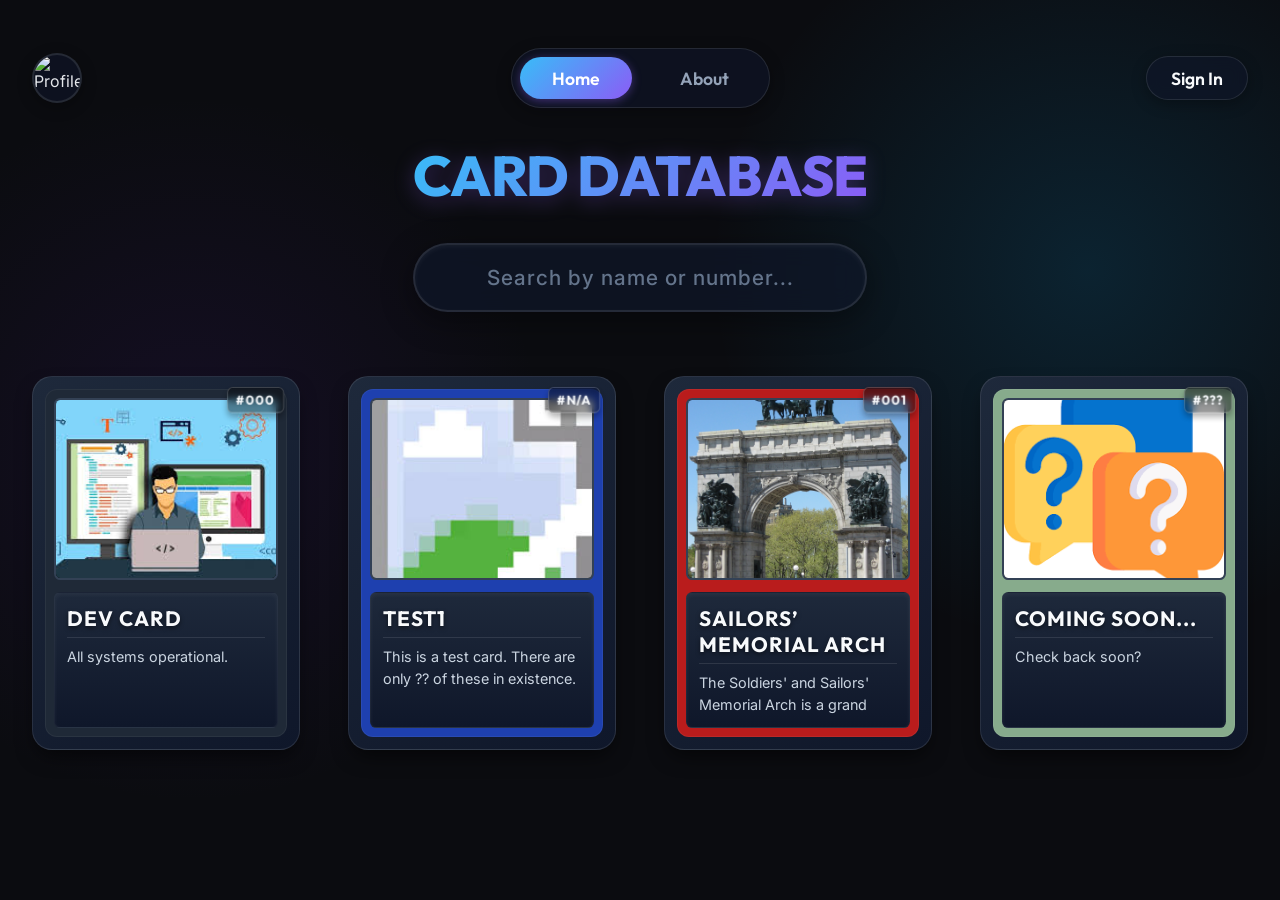
==== index.html @ 1888cdd6 "off" ====
<!DOCTYPE html>
<html lang="en">

<head>
  <meta charset="UTF-8" />
  <meta name="viewport" content="width=device-width, initial-scale=1.0" />
  <title>NYC Landmarks Trading</title>
  <link rel="preconnect" href="https://fonts.googleapis.com">
  <link rel="preconnect" href="https://fonts.gstatic.com" crossorigin>
  <link
    href="https://fonts.googleapis.com/css2?family=Inter:wght@400;500;600&family=Outfit:wght@600;700;800&display=swap"
    rel="stylesheet">
  <link rel="stylesheet" href="styles.css?v=3.6" />
  <link rel="stylesheet" href="about.css" />
</head>

<body>

  <nav class="top-nav">
    <div class="nav-left">
      <img src="https://api.dicebear.com/9.x/shapes/svg?seed=Profile" alt="Profile" class="profile-icon" />
    </div>
    <div class="nav-center">
      <a href="index.html" class="tab active">Home</a>
      <a href="About.html" class="tab">About</a>
      <a href="dashboard.html" class="tab" id="navDashboard" style="display: none;">Dashboard</a>
    </div>
    <div class="nav-right">
      <a href="signin.html" class="nav-signin-btn" id="navSigninBtn">Sign In</a>
    </div>
  </nav>

  <header class="header">
    <h1>Card Database</h1>
    <div class="search-container">
      <input type="text" id="searchInput" placeholder="Search by name or number..." class="search-bar"
        autocomplete="off" />
    </div>
  </header>

  <main class="dashboard-grid" id="dashboardGrid"></main>

  <!-- Card Modal Overlay -->
  <div id="cardModal" class="modal-overlay hidden">
    <div class="modal-container">
      <div class="modal-card" id="modalCard">
        <div class="modal-card-inner" id="modalCardInner">
          <div class="modal-card-front" id="modalCardFront">
          </div>
          <div class="modal-card-back" id="modalCardBack">
          </div>
        </div>
      </div>
    </div>
  </div>

  <script>
    let currentDataString = "";
    let currentCardsList = [];

    function openModal(card) {
      const modalOverlay = document.getElementById("cardModal");
      const modalCardInner = document.getElementById("modalCardInner");
      const modalCardFront = document.getElementById("modalCardFront");
      const modalCardBack = document.getElementById("modalCardBack");

      modalCardInner.classList.remove("is-flipped");

      modalCardFront.innerHTML = `
        <div class="card-number" style="top: 15px; right: 20px; font-size: 1.1rem; padding: 0.4rem 0.8rem;">#${card.cardNumber || '000'}</div>
        <div class="card-content" style="background: ${card.bg_color || '#020617'}; border-radius: 1.5rem; padding: 1rem;">
          <div class="card-img-container" style="height: 65%;">
            <img src="${card.image || 'https://via.placeholder.com/300x400?text=No+Image'}" alt="${card.title}" class="card-img" />
          </div>
          <div class="card-info" style="border-radius: 1rem;">
            <h2 style="font-size: 1.8rem; margin-bottom: 0.5rem; border-color: rgba(255,255,255,0.2);">${card.title}</h2>
          </div>
        </div>
      `;

      modalCardBack.style.background = card.bg_color || '#020617';
      modalCardBack.innerHTML = `
        <div class="back-content">
          <h2>${card.title}</h2>
          <div class="back-details">
            <p><strong>Creator:</strong> ${card.creator || 'Unknown'}</p>
            <p><strong>Location:</strong> ${card.location || 'Unknown'}</p>
            <div class="back-text">${card.text || ''}</div>
          </div>
          <div class="flip-back-hint" style="text-align: center; color: #94a3b8; font-size: 1rem; margin-top: auto; cursor: pointer; padding: 0.5rem; border-radius: 0.5rem; background: rgba(255,255,255,0.05); transition: background 0.3s; margin-bottom: -0.5rem;">Click to flip back &bull; Click outside to close</div>
        </div>
      `;

      modalOverlay.classList.remove("hidden");
      // slight delay to trigger CSS opacity transition
      setTimeout(() => {
        modalOverlay.classList.add("visible");
        // Automatically animate the flip as it opens
        modalCardInner.classList.add("is-flipped");
      }, 50);
    }

    function closeModal() {
      const modalOverlay = document.getElementById("cardModal");
      modalOverlay.classList.remove("visible");
      setTimeout(() => {
        modalOverlay.classList.add("hidden");
      }, 300);
    }

    // Modal Events
    document.addEventListener("DOMContentLoaded", () => {
      document.getElementById("cardModal").addEventListener("click", (e) => {
        // If clicking outside the card completely
        if (!e.target.closest('.modal-card')) {
          closeModal();
          return;
        }

        // If clicking the flip back button specifically
        if (e.target.closest('.flip-back-hint')) {
          document.getElementById("modalCardInner").classList.remove('is-flipped');
          return;
        }

        // If clicking the front face
        if (e.target.closest('.modal-card-front')) {
          document.getElementById("modalCardInner").classList.add('is-flipped');
          return;
        }

        // Anything else inside the modal card (like clicking the back, scrolling, etc) does nothing
      });
    });


    function renderCards(cards) {
      const grid = document.getElementById("dashboardGrid");
      grid.innerHTML = ""; // Clear existing

      cards.forEach((card, index) => {
        const div = document.createElement("div");
        div.className = "card";
        // Staggered pop-in animation
        div.style.animationDelay = `${index * 0.1}s`;

        div.innerHTML = `
          <div class="card-number">#${card.cardNumber || '000'}</div>
          <div class="card-content" style="background: ${card.bg_color || '#020617'};">
            <div class="card-img-container">
              <img src="${card.image || 'https://via.placeholder.com/300x400?text=No+Image'}" alt="${card.title}" class="card-img" />
            </div>
            <div class="card-info">
              <h2>${card.title}</h2>
              <p>${card.text}</p>
            </div>
          </div>
        `;

        // Add 3D mouse move effect and dynamic glare
        div.addEventListener('mousemove', (e) => {
          const rect = div.getBoundingClientRect();
          const x = e.clientX - rect.left;
          const y = e.clientY - rect.top;

          const centerX = rect.width / 2;
          const centerY = rect.height / 2;

          // Calculate rotation
          const rotateX = ((y - centerY) / centerY) * -12; // Max 12 deg tilt
          const rotateY = ((x - centerX) / centerX) * 12;

          // Pointer percentages for glare position
          const px = (x / rect.width) * 100;
          const py = (y / rect.height) * 100;

          div.style.setProperty('--rx', rotateX + 'deg');
          div.style.setProperty('--ry', rotateY + 'deg');
          div.style.setProperty('--mx', px + '%');
          div.style.setProperty('--my', py + '%');
        });

        div.addEventListener('mouseleave', () => {
          // Reset positioning
          div.style.setProperty('--rx', '0deg');
          div.style.setProperty('--ry', '0deg');
          div.style.setProperty('--mx', '50%');
          div.style.setProperty('--my', '50%');
        });

        div.addEventListener('click', () => {
          openModal(card);
        });

        grid.appendChild(div);
      });
    }

    function fetchCards() {
      // Append timestamp parameter to force bypass of browser cache
      fetch("cards.json?t=" + new Date().getTime())
        .then(res => res.json())
        .then(data => {
          const newDataString = JSON.stringify(data);
          // Re-render ONLY if data has changed (prevents flickering)
          if (newDataString !== currentDataString) {
            currentDataString = newDataString;
            currentCardsList = data.cards || [];

            // Respect search filter immediately upon data refresh
            const searchTerm = document.getElementById("searchInput").value.toLowerCase();
            const filteredCards = currentCardsList.filter(card => {
              const nameMatch = card.title && card.title.toLowerCase().includes(searchTerm);
              const numMatch = card.cardNumber && card.cardNumber.toString().toLowerCase().includes(searchTerm);
              return nameMatch || numMatch;
            });

            renderCards(filteredCards);
          }
        })
        .catch(err => console.error("Error fetching cards:", err));
    }

    // Filter cards as the user types
    document.getElementById("searchInput").addEventListener("input", (e) => {
      const searchTerm = e.target.value.toLowerCase();
      const filteredCards = currentCardsList.filter(card => {
        const nameMatch = card.title && card.title.toLowerCase().includes(searchTerm);
        const numMatch = card.cardNumber && card.cardNumber.toString().toLowerCase().includes(searchTerm);
        return nameMatch || numMatch;
      });
      renderCards(filteredCards);
    });

    // Initial fetch
    fetchCards();

    // Poll every 1.5 seconds so when user saves cards.json, it updates fast
    setInterval(fetchCards, 1500);
  </script>

  <script type="module">
    // Import the functions you need from the SDKs you need
    import { initializeApp } from "https://www.gstatic.com/firebasejs/12.10.0/firebase-app.js";
    import { getAnalytics } from "https://www.gstatic.com/firebasejs/12.10.0/firebase-analytics.js";
    import { getAuth, onAuthStateChanged, signOut } from "https://www.gstatic.com/firebasejs/12.10.0/firebase-auth.js";
    import { setupNavAuth } from "./auth-ui.js?v=2";

    // Your web app's Firebase configuration
    const firebaseConfig = {
      apiKey: "AIzaSyDs1JZXpgr-IZdjI8Uoc0AREm_ur3eqnOM",
      authDomain: "nyccardbase.firebaseapp.com",
      projectId: "nyccardbase",
      storageBucket: "nyccardbase.firebasestorage.app",
      messagingSenderId: "964924272872",
      appId: "1:964924272872:web:069f2e91bcc4c2d5d1195d",
      measurementId: "G-5HS5LKVG1V"
    };

    // Initialize Firebase
    const app = initializeApp(firebaseConfig);
    const analytics = getAnalytics(app);
    const auth = getAuth(app);

    onAuthStateChanged(auth, (user) => {
      setupNavAuth(auth, user, signOut, false);
    });
  </script>

</body>

</html>
---- styles.css ----
* {
  box-sizing: border-box;
  margin: 0;
  padding: 0;
}

body {
  font-family: 'Inter', system-ui, -apple-system, sans-serif;
  background-color: #0b0c10;
  background-image:
    radial-gradient(circle at 15% 50%, rgba(76, 29, 149, 0.15), transparent 30%),
    radial-gradient(circle at 85% 30%, rgba(14, 165, 233, 0.15), transparent 30%);
  background-attachment: fixed;
  color: #e5e7eb;
  min-height: 100vh;
  display: flex;
  flex-direction: column;
  align-items: center;
  padding: 3rem 2rem;
  overflow-x: hidden;
}

/* Navigation Tabs */
.top-nav {
  width: 100%;
  max-width: 1400px;
  display: flex;
  margin-bottom: 2rem;
  animation: fadeInDown 0.8s ease-out;
  position: relative;
  justify-content: center;
  align-items: center;
}

.nav-center {
  display: flex;
  justify-content: center;
  gap: 1rem;
  background: rgba(15, 23, 42, 0.6);
  padding: 0.5rem;
  border-radius: 2rem;
  border: 1px solid rgba(255, 255, 255, 0.1);
  backdrop-filter: blur(8px);
  -webkit-backdrop-filter: blur(8px);
  box-shadow: 0 4px 15px rgba(0, 0, 0, 0.3);
}

.nav-left {
  position: absolute;
  left: 0;
  display: flex;
  align-items: center;
}

.nav-left .profile-icon {
  width: 50px;
  height: 50px;
  border-radius: 50%;
  object-fit: cover;
  background: rgba(15, 23, 42, 0.6);
  border: 2px solid rgba(255, 255, 255, 0.1);
  box-shadow: 0 4px 15px rgba(0, 0, 0, 0.3);
  cursor: pointer;
  transition: transform 0.3s ease, border-color 0.3s ease;
}

.nav-left .profile-icon:hover {
  transform: scale(1.1);
  border-color: #38bdf8;
}

.nav-center .tab {
  text-decoration: none;
  color: #94a3b8;
  font-family: 'Outfit', sans-serif;
  font-weight: 600;
  font-size: 1.1rem;
  padding: 0.6rem 2rem;
  border-radius: 1.5rem;
  transition: all 0.3s ease;
}

.nav-center .tab:hover {
  color: #f8fafc;
  background: rgba(255, 255, 255, 0.05);
}

.nav-center .tab.active {
  color: #fff;
  background: linear-gradient(135deg, #38bdf8, #8b5cf6);
  box-shadow: 0 2px 10px rgba(139, 92, 246, 0.4);
}

.nav-right {
  position: absolute;
  right: 0;
  display: flex;
  align-items: center;
}

.nav-right .nav-signin-btn {
  text-decoration: none;
  color: #f8fafc;
  font-family: 'Outfit', sans-serif;
  font-weight: 600;
  font-size: 1.1rem;
  padding: 0.6rem 1.5rem;
  border-radius: 1.5rem;
  background: rgba(15, 23, 42, 0.6);
  border: 1px solid rgba(255, 255, 255, 0.1);
  backdrop-filter: blur(8px);
  -webkit-backdrop-filter: blur(8px);
  transition: all 0.3s ease;
  box-shadow: 0 4px 15px rgba(0, 0, 0, 0.3);
  display: inline-block;
}

.nav-right .nav-signin-btn:hover {
  color: #38bdf8;
  border-color: rgba(56, 189, 248, 0.5);
  background: rgba(30, 41, 59, 0.8);
  transform: translateY(-2px);
  box-shadow: 0 8px 20px rgba(56, 189, 248, 0.2);
}

.nav-right .nav-signin-btn.active {
  color: #38bdf8;
  border-color: #38bdf8;
}

.nav-right .nav-signin-btn.signout {
  color: #ef4444;
  border-color: rgba(239, 68, 68, 0.5);
}

.nav-right .nav-signin-btn.signout:hover {
  color: #f8fafc;
  background: #ef4444;
  border-color: #ef4444;
  box-shadow: 0 8px 20px rgba(239, 68, 68, 0.4);
}

.header {
  text-align: center;
  margin-bottom: 4rem;
  animation: fadeInDown 0.8s ease-out;
}

.header h1 {
  font-family: 'Outfit', sans-serif;
  font-size: 3.5rem;
  font-weight: 800;
  background: linear-gradient(135deg, #38bdf8, #8b5cf6);
  -webkit-background-clip: text;
  background-clip: text;
  -webkit-text-fill-color: transparent;
  letter-spacing: -1px;
  margin-bottom: 0.5rem;
  text-transform: uppercase;
  filter: drop-shadow(0 4px 10px rgba(139, 92, 246, 0.3));
}

.header p {
  color: #94a3b8;
  font-size: 1.2rem;
  letter-spacing: 0.5px;
}

.search-container {
  margin-top: 2rem;
  width: 100%;
  max-width: 600px;
  margin-inline: auto;
  position: relative;
}

.search-bar {
  width: 100%;
  padding: 1.25rem 2.5rem;
  border-radius: 3rem;
  background: rgba(15, 23, 42, 0.7);
  border: 2px solid rgba(255, 255, 255, 0.1);
  color: #f8fafc;
  font-family: 'Inter', sans-serif;
  font-size: 1.3rem;
  outline: none;
  backdrop-filter: blur(12px);
  -webkit-backdrop-filter: blur(12px);
  transition: all 0.4s cubic-bezier(0.175, 0.885, 0.32, 1.275);
  box-shadow: 0 8px 32px rgba(0, 0, 0, 0.4), inset 0 2px 5px rgba(255, 255, 255, 0.05);
  text-align: center;
}

.search-bar:hover {
  border-color: rgba(139, 92, 246, 0.4);
  box-shadow: 0 10px 40px rgba(0, 0, 0, 0.5), 0 0 20px rgba(139, 92, 246, 0.2);
  transform: translateY(-2px);
}

.search-bar:focus {
  background: rgba(30, 41, 59, 0.9);
  border-color: #38bdf8;
  box-shadow: 0 10px 40px rgba(0, 0, 0, 0.6), 0 0 30px rgba(56, 189, 248, 0.4), inset 0 2px 10px rgba(56, 189, 248, 0.1);
  transform: translateY(-2px) scale(1.02);
}

.search-bar::placeholder {
  color: #64748b;
  font-weight: 500;
  letter-spacing: 1px;
}

.dashboard-grid {
  display: grid;
  grid-template-columns: repeat(auto-fill, minmax(260px, 1fr));
  gap: 3rem;
  width: 100%;
  max-width: 1300px;
}

/* Base Card - standard trading card ~2.5 : 3.5 aspect ratio */
.card {
  --rx: 0deg;
  --ry: 0deg;
  --mx: 50%;
  --my: 50%;

  position: relative;
  background: linear-gradient(145deg, #1e293b, #0f172a);
  border-radius: 1.25rem;
  padding: 0.75rem;
  aspect-ratio: 63 / 88;
  /* Standard TCG aspect ratio */
  display: flex;
  flex-direction: column;

  transform: perspective(1000px) rotateX(var(--rx)) rotateY(var(--ry)) scale(1);
  transition: transform 0.1s ease-out, box-shadow 0.3s ease;
  transform-style: preserve-3d;
  cursor: pointer;

  border: 1px solid rgba(255, 255, 255, 0.1);
  box-shadow: 0 10px 20px -5px rgba(0, 0, 0, 0.6);

  animation: popIn 0.6s cubic-bezier(0.175, 0.885, 0.32, 1.275) both;
}

.card:hover {
  transform: perspective(1000px) scale(1.08) rotateX(var(--rx)) rotateY(var(--ry));
  box-shadow:
    -10px 20px 30px rgba(0, 0, 0, 0.6),
    0 0 25px rgba(56, 189, 248, 0.3);
  border-color: rgba(56, 189, 248, 0.5);
  z-index: 10;
}

/* Dynamic Glare effect inside the card */
.card::before {
  content: "";
  position: absolute;
  top: 0;
  left: 0;
  right: 0;
  bottom: 0;
  background: radial-gradient(circle at var(--mx) var(--my),
      rgba(255, 255, 255, 0.3) 0%,
      rgba(255, 255, 255, 0.05) 30%,
      transparent 60%);
  opacity: 0;
  transition: opacity 0.3s ease;
  pointer-events: none;
  z-index: 5;
  border-radius: inherit;
  mix-blend-mode: color-dodge;
}

.card:hover::before {
  opacity: 1;
}

/* Card Content / Frame */
.card-content {
  position: relative;
  height: 100%;
  display: flex;
  flex-direction: column;
  z-index: 1;
  background: #020617;
  border-radius: 0.75rem;
  padding: 0.5rem;
  border: 1px solid rgba(255, 255, 255, 0.05);
}

.card-img-container {
  width: 100%;
  height: 55%;
  background: #000;
  border-radius: 0.4rem;
  overflow: hidden;
  margin-bottom: 0.75rem;
  border: 2px solid #334155;
  box-shadow: inset 0 0 15px rgba(0, 0, 0, 0.9);
  position: relative;
}

.card-img {
  width: 100%;
  height: 100%;
  object-fit: cover;
  /* Cover makes it look like a full art box */
  background: #111827;
  transition: transform 0.5s cubic-bezier(0.25, 0.46, 0.45, 0.94);
}

.card:hover .card-img {
  transform: scale(1.08);
}

.card-info {
  flex: 1;
  display: flex;
  flex-direction: column;
  padding: 0.75rem;
  background: linear-gradient(180deg, #1e293b 0%, #0f172a 100%);
  border-radius: 0.4rem;
  border: 1px solid rgba(255, 255, 255, 0.05);
  box-shadow: inset 0 2px 4px rgba(255, 255, 255, 0.05);
  overflow: hidden;
}

.card h2 {
  font-family: 'Outfit', sans-serif;
  font-size: 1.3rem;
  font-weight: 700;
  color: #f8fafc;
  margin-bottom: 0.5rem;
  text-transform: uppercase;
  letter-spacing: 1px;
  border-bottom: 1px solid rgba(255, 255, 255, 0.1);
  padding-bottom: 0.4rem;
  text-shadow: 0 2px 4px rgba(0, 0, 0, 0.5);
}

.card p {
  font-size: 0.9rem;
  color: #cbd5e1;
  line-height: 1.5;
  display: -webkit-box;
  -webkit-line-clamp: 4;
  line-clamp: 4;
  -webkit-box-orient: vertical;
  overflow: hidden;
  text-overflow: ellipsis;
  margin: 0;
}

/* Card Number Indicator */
.card-number {
  position: absolute;
  top: 10px;
  right: 15px;
  color: #f8fafc;
  background: rgba(0, 0, 0, 0.4);
  padding: 0.25rem 0.5rem;
  border-radius: 0.35rem;
  border: 1px solid rgba(255, 255, 255, 0.2);
  backdrop-filter: blur(4px);
  -webkit-backdrop-filter: blur(4px);
  font-family: 'Outfit', sans-serif;
  font-size: 0.8rem;
  font-weight: 700;
  z-index: 10;
  letter-spacing: 1px;
  box-shadow: 0 4px 6px rgba(0, 0, 0, 0.3);
  transform: translateZ(20px);
}

/* Animations */
@keyframes popIn {
  0% {
    opacity: 0;
    transform: perspective(1000px) scale(0.8) translateY(20px) rotateX(20deg);
  }

  100% {
    opacity: 1;
    transform: perspective(1000px) scale(1) translateY(0) rotateX(0deg);
  }
}

@keyframes fadeInDown {
  0% {
    opacity: 0;
    transform: translateY(-20px);
  }

  100% {
    opacity: 1;
    transform: translateY(0);
  }
}

/* Modal Overlay & Flip Card */
.modal-overlay {
  position: fixed;
  top: 0;
  left: 0;
  right: 0;
  bottom: 0;
  background: rgba(0, 0, 0, 0.85);
  backdrop-filter: blur(10px);
  -webkit-backdrop-filter: blur(10px);
  z-index: 1000;
  display: flex;
  justify-content: center;
  align-items: center;
  opacity: 0;
  pointer-events: none;
  transition: opacity 0.3s ease;
}

.modal-overlay.hidden {
  display: none;
}

.modal-overlay.visible {
  opacity: 1;
  pointer-events: auto;
}

.modal-container {
  width: 90vw;
  max-width: 450px;
  height: 85vh;
  max-height: 650px;
  perspective: 2000px;
}

.modal-card {
  width: 100%;
  height: 100%;
  cursor: pointer;
}

.modal-card-inner {
  width: 100%;
  height: 100%;
  position: relative;
  transition: transform 0.6s cubic-bezier(0.175, 0.885, 0.32, 1.275);
  transform-style: preserve-3d;
}

.modal-card-inner.is-flipped {
  transform: rotateY(180deg);
}

.modal-card-front,
.modal-card-back {
  position: absolute;
  width: 100%;
  height: 100%;
  transition: opacity 0.3s ease, z-index 0s;
  backface-visibility: hidden;
  -webkit-backface-visibility: hidden;
  border-radius: 1.5rem;
  border: 1px solid rgba(255, 255, 255, 0.15);
  box-shadow: 0 30px 60px -15px rgba(0, 0, 0, 0.8);
  overflow: hidden;
}

.modal-card-front {
  z-index: 2;
}

.modal-card-back {
  transform: rotateY(180deg);
  display: flex;
  flex-direction: column;
  padding: 1.5rem;
  z-index: 1;
}

.modal-card-inner.is-flipped .modal-card-front {
  pointer-events: none;
  opacity: 0;
  z-index: 1;
}

.modal-card-inner.is-flipped .modal-card-back {
  pointer-events: auto;
  z-index: 2;
}

.back-content {
  flex: 1;
  min-height: 0;
  background: rgba(0, 0, 0, 0.5);
  border-radius: 1rem;
  padding: 2rem;
  border: 1px solid rgba(255, 255, 255, 0.05);
  display: flex;
  flex-direction: column;
  gap: 1.5rem;
}

.back-content h2 {
  font-family: 'Outfit', sans-serif;
  font-size: 2.2rem;
  color: #f8fafc;
  text-align: center;
  border-bottom: 2px solid rgba(255, 255, 255, 0.1);
  padding-bottom: 1rem;
}

.back-details {
  flex: 1;
  display: flex;
  flex-direction: column;
  gap: 1.2rem;
  font-size: 1.1rem;
  color: #cbd5e1;
  overflow: hidden;
  min-height: 0;
}

.back-details strong {
  color: #38bdf8;
  font-weight: 600;
}

.back-text {
  flex: 1;
  overflow-y: auto;
  min-height: 0;
  font-size: 1.15rem;
  line-height: 1.6;
  font-style: italic;
  border-left: 3px solid #38bdf8;
  padding: 1rem 1.5rem 1rem 1rem;
  background: rgba(255, 255, 255, 0.03);
  border-radius: 0 0.5rem 0.5rem 0;
  transform: translateZ(1px);
  overscroll-behavior: contain;
  cursor: auto;
  pointer-events: auto;
}

/* Custom scrollbar for back-text */
.back-text::-webkit-scrollbar {
  width: 14px;
}

.back-text::-webkit-scrollbar-track {
  background: rgba(15, 23, 42, 0.4);
  border-radius: 7px;
}

.back-text::-webkit-scrollbar-thumb {
  background: rgba(56, 189, 248, 0.6);
  border-radius: 7px;
  border: 3px solid rgba(15, 23, 42, 0.4);
  background-clip: padding-box;
}

.back-text::-webkit-scrollbar-thumb:hover {
  background: rgba(56, 189, 248, 0.9);
}

/* Sign Out Modal */
.signout-overlay {
  position: fixed;
  top: 0;
  left: 0;
  right: 0;
  bottom: 0;
  background: rgba(0, 0, 0, 0.85);
  backdrop-filter: blur(10px);
  -webkit-backdrop-filter: blur(10px);
  z-index: 2000;
  display: flex;
  justify-content: center;
  align-items: center;
  opacity: 0;
  pointer-events: none;
  transition: opacity 0.3s ease;
}

.signout-overlay.visible {
  opacity: 1;
  pointer-events: auto;
}

.signout-modal {
  background: linear-gradient(145deg, #1e293b, #0f172a);
  border-radius: 1.5rem;
  padding: 3rem 4rem;
  text-align: center;
  border: 1px solid rgba(255, 255, 255, 0.1);
  box-shadow: 0 20px 40px rgba(0, 0, 0, 0.6), inset 0 2px 10px rgba(255, 255, 255, 0.05);
  transform: scale(0.8);
  transition: transform 0.3s cubic-bezier(0.175, 0.885, 0.32, 1.275);
}

.signout-overlay.visible .signout-modal {
  transform: scale(1);
}

.signout-modal h2 {
  font-family: 'Outfit', sans-serif;
  color: #f8fafc;
  margin-bottom: 2rem;
  font-size: 2.2rem;
}

.signout-btn.signout-confirm {
  padding: 1rem 3rem;
  border-radius: 1rem;
  font-family: 'Outfit', sans-serif;
  font-weight: 700;
  font-size: 1.4rem;
  cursor: pointer;
  border: none;
  transition: all 0.3s ease;
  background: linear-gradient(135deg, #ef4444, #dc2626);
  color: white;
  box-shadow: 0 4px 15px rgba(239, 68, 68, 0.4);
  text-transform: uppercase;
  letter-spacing: 2px;
}

.signout-btn.signout-confirm:hover {
  transform: translateY(-2px);
  box-shadow: 0 8px 25px rgba(239, 68, 68, 0.6);
}
---- about.css ----
/* About Page Specifics */
.about-container {
    width: 100%;
    max-width: 1100px;
    display: flex;
    flex-direction: column;
    gap: 5rem;
    animation: popIn 0.8s cubic-bezier(0.175, 0.885, 0.32, 1.275) both;
}

.about-section {
    display: flex;
    flex-direction: column;
    gap: 2.5rem;
}

.about-section h2 {
    font-family: 'Outfit', sans-serif;
    font-size: 2.5rem;
    color: #f8fafc;
    border-bottom: 2px solid rgba(139, 92, 246, 0.5);
    padding-bottom: 0.8rem;
    text-shadow: 0 0 10px rgba(139, 92, 246, 0.3);
    align-self: flex-start;
    text-transform: uppercase;
    letter-spacing: 2px;
}

.person-grid {
    display: grid;
    grid-template-columns: repeat(auto-fill, minmax(300px, 1fr));
    gap: 3rem;
}

.person-card {
    background: linear-gradient(145deg, #1e293b, #0f172a);
    border-radius: 1.5rem;
    padding: 2.5rem 1.5rem;
    display: flex;
    flex-direction: column;
    align-items: center;
    text-align: center;
    border: 1px solid rgba(255, 255, 255, 0.1);
    box-shadow: 0 10px 20px -5px rgba(0, 0, 0, 0.5);
    transition: transform 0.3s ease, box-shadow 0.3s ease, border-color 0.3s ease;
}

.person-card:hover {
    transform: translateY(-10px);
    box-shadow: 0 20px 40px rgba(0, 0, 0, 0.6), 0 0 25px rgba(139, 92, 246, 0.3);
    border-color: rgba(56, 189, 248, 0.5);
}

.person-img-container {
    width: 140px;
    height: 140px;
    border-radius: 50%;
    overflow: hidden;
    margin-bottom: 1.5rem;
    border: 4px solid #0f172a;
    box-shadow: 0 0 20px rgba(56, 189, 248, 0.4);
    background: #cbd5e1;
}

.person-img {
    width: 100%;
    height: 100%;
    object-fit: cover;
    transition: transform 0.5s ease;
}

.person-card:hover .person-img {
    transform: scale(1.1);
}

.person-info h3 {
    font-family: 'Outfit', sans-serif;
    font-size: 1.8rem;
    color: #f8fafc;
    margin-bottom: 0.5rem;
}

.person-info .role {
    display: inline-block;
    font-size: 1rem;
    color: #38bdf8;
    font-weight: 600;
    margin-bottom: 1.2rem;
    text-transform: uppercase;
    letter-spacing: 1.5px;
}

.person-info p {
    font-size: 1rem;
    color: #94a3b8;
    line-height: 1.6;
}
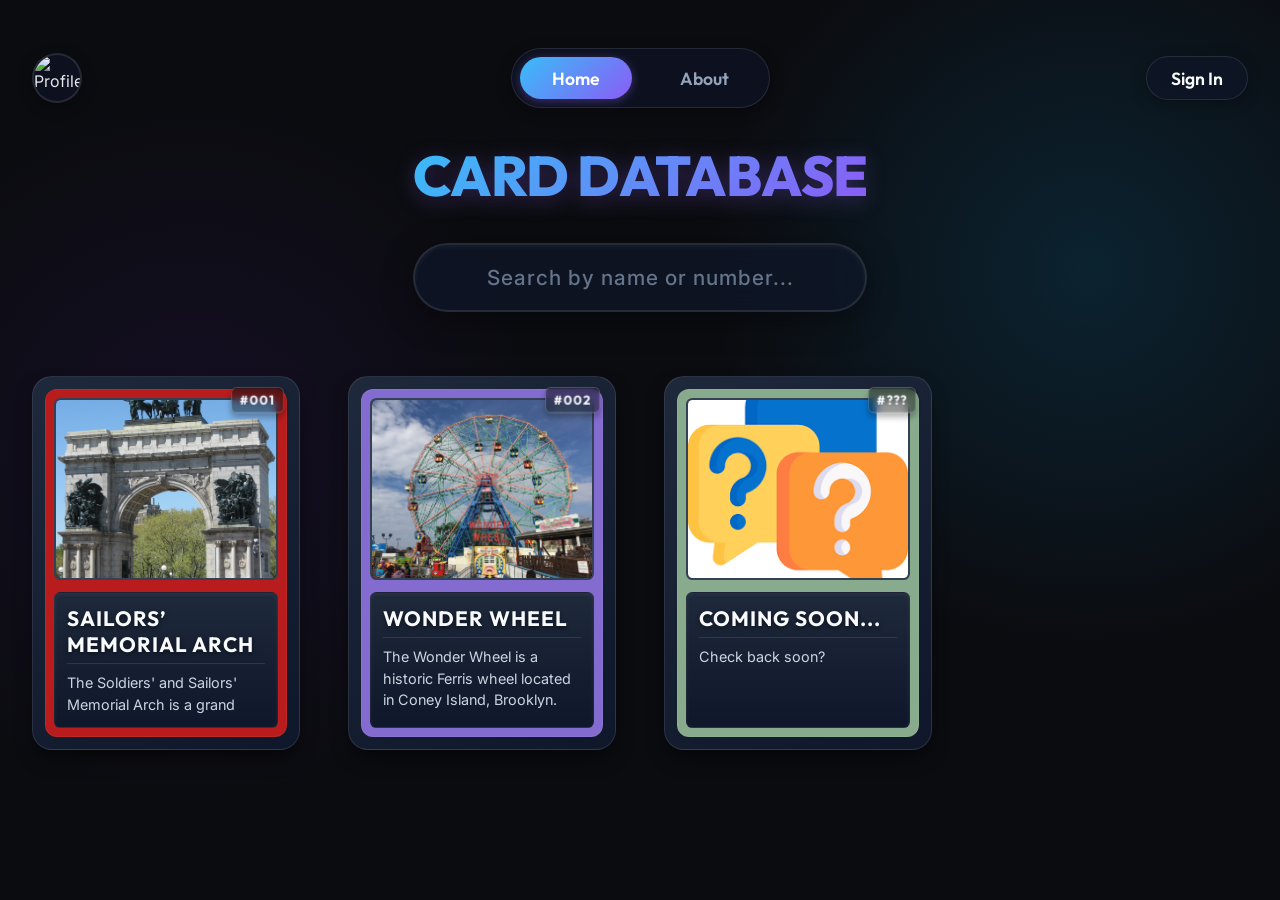
==== commit 3dc125fa: "fixes" ====
--- a/index.html
+++ b/index.html
@@ -57,6 +57,7 @@
   <script>
     let currentDataString = "";
     let currentCardsList = [];
+    window.isContributor = false;
 
     function openModal(card) {
       const modalOverlay = document.getElementById("cardModal");
@@ -203,13 +204,16 @@
         .then(data => {
           const newDataString = JSON.stringify(data);
           // Re-render ONLY if data has changed (prevents flickering)
-          if (newDataString !== currentDataString) {
-            currentDataString = newDataString;
+          // We also include isContributor inside the string check to re-render when auth changes
+          const cacheKey = newDataString + window.isContributor;
+          if (cacheKey !== currentDataString) {
+            currentDataString = cacheKey;
             currentCardsList = data.cards || [];
 
             // Respect search filter immediately upon data refresh
             const searchTerm = document.getElementById("searchInput").value.toLowerCase();
             const filteredCards = currentCardsList.filter(card => {
+              if (card.hidden && !window.isContributor) return false;
               const nameMatch = card.title && card.title.toLowerCase().includes(searchTerm);
               const numMatch = card.cardNumber && card.cardNumber.toString().toLowerCase().includes(searchTerm);
               return nameMatch || numMatch;
@@ -225,6 +229,7 @@
     document.getElementById("searchInput").addEventListener("input", (e) => {
       const searchTerm = e.target.value.toLowerCase();
       const filteredCards = currentCardsList.filter(card => {
+        if (card.hidden && !window.isContributor) return false;
         const nameMatch = card.title && card.title.toLowerCase().includes(searchTerm);
         const numMatch = card.cardNumber && card.cardNumber.toString().toLowerCase().includes(searchTerm);
         return nameMatch || numMatch;
@@ -263,6 +268,7 @@
     const auth = getAuth(app);
 
     onAuthStateChanged(auth, (user) => {
+      window.isContributor = !!user; // true if logged in, false if not
       setupNavAuth(auth, user, signOut, false);
     });
   </script>
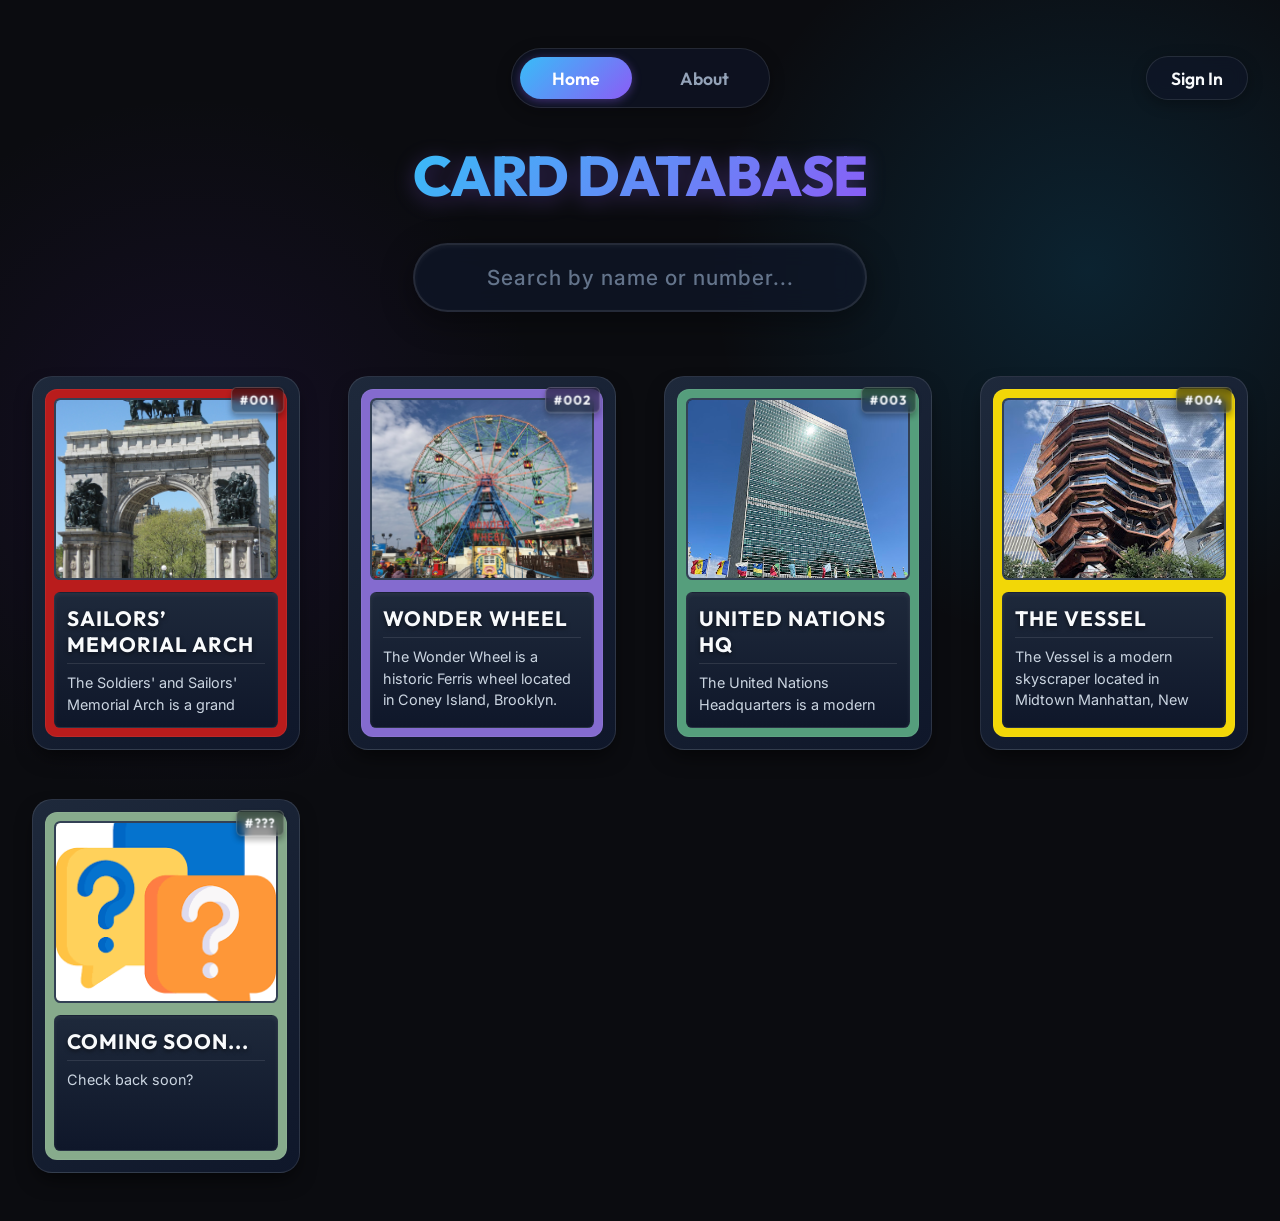
==== commit 271717c1: "accpfp" ====
--- a/index.html
+++ b/index.html
@@ -18,7 +18,7 @@
 
   <nav class="top-nav">
     <div class="nav-left">
-      <img src="https://api.dicebear.com/9.x/shapes/svg?seed=Profile" alt="Profile" class="profile-icon" />
+      <img src="https://api.dicebear.com/9.x/shapes/svg?seed=Profile" alt="Profile" class="profile-icon" id="profileIcon" style="display: none;" />
     </div>
     <div class="nav-center">
       <a href="index.html" class="tab active">Home</a>
@@ -86,6 +86,7 @@
           <div class="back-details">
             <p><strong>Creator:</strong> ${card.creator || 'Unknown'}</p>
             <p><strong>Location:</strong> ${card.location || 'Unknown'}</p>
+            <p><strong># Existing:</strong> ${card.existing !== undefined ? card.existing : 'Unknown'}</p>
             <div class="back-text">${card.text || ''}</div>
           </div>
           <div class="flip-back-hint" style="text-align: center; color: #94a3b8; font-size: 1rem; margin-top: auto; cursor: pointer; padding: 0.5rem; border-radius: 0.5rem; background: rgba(255,255,255,0.05); transition: background 0.3s; margin-bottom: -0.5rem;">Click to flip back &bull; Click outside to close</div>
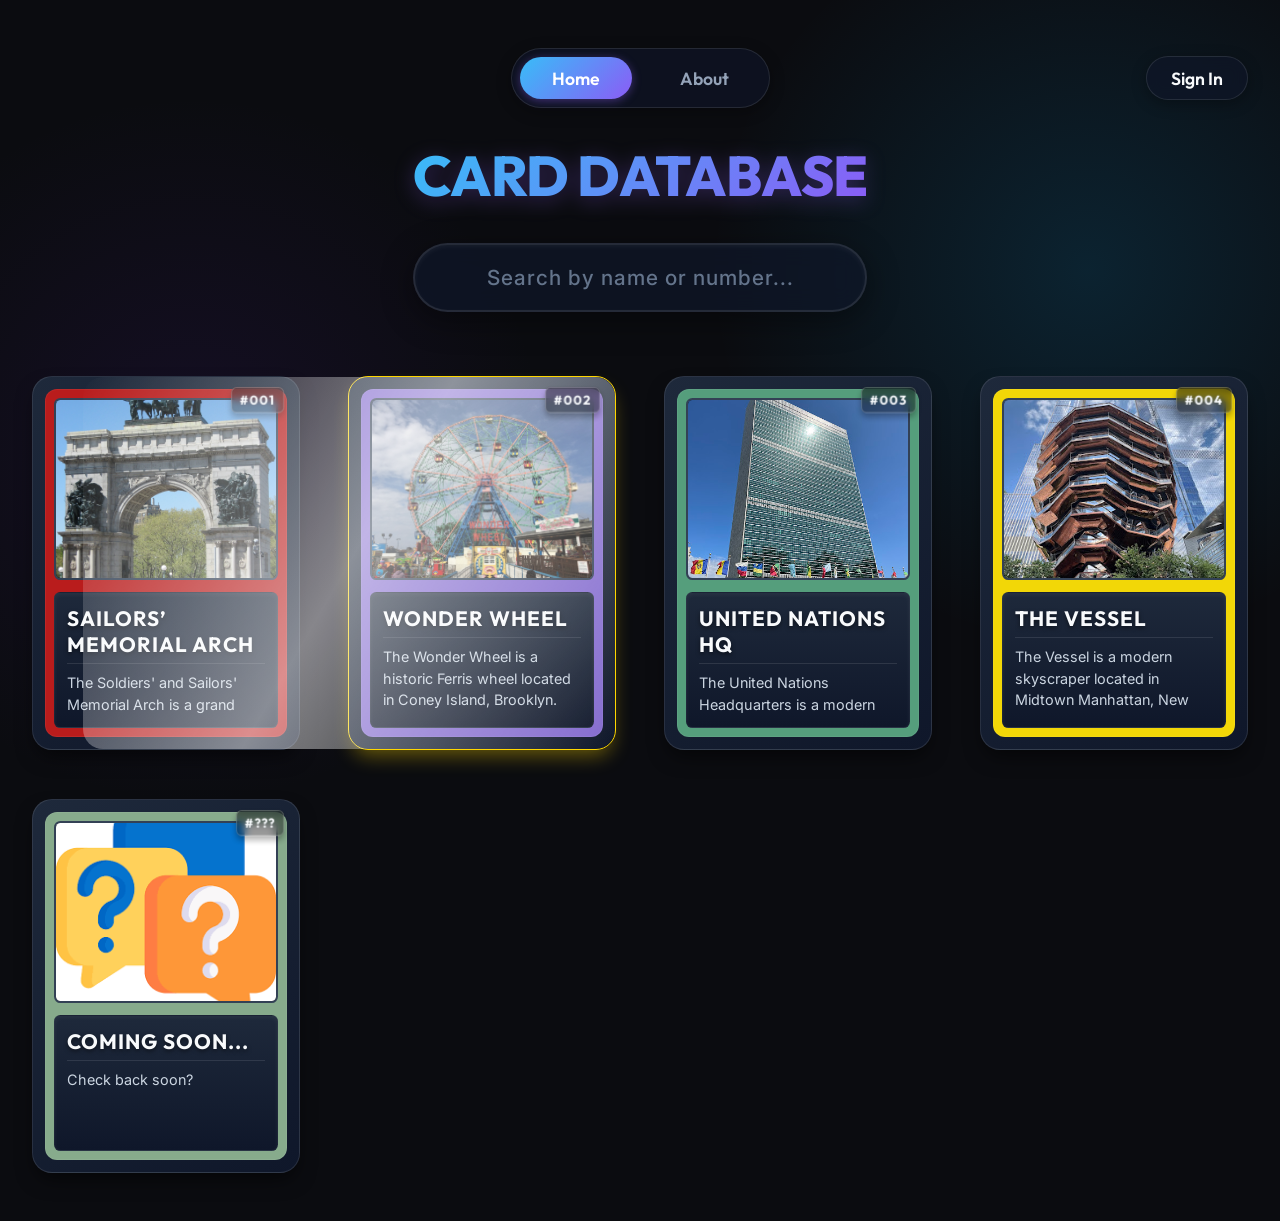
==== commit 47004991: "as" ====
--- a/index.html
+++ b/index.html
@@ -66,10 +66,11 @@
       const modalCardBack = document.getElementById("modalCardBack");
 
       modalCardInner.classList.remove("is-flipped");
+      modalCardFront.className = `modal-card-front design-${card.design || 'basic'}`;
 
       modalCardFront.innerHTML = `
         <div class="card-number" style="top: 15px; right: 20px; font-size: 1.1rem; padding: 0.4rem 0.8rem;">#${card.cardNumber || '000'}</div>
-        <div class="card-content" style="background: ${card.bg_color || '#020617'}; border-radius: 1.5rem; padding: 1rem;">
+        <div class="card-content" style="background: ${card.bg_color || '#020617'}; border-radius: 1.5rem; padding: 1rem; height: 100%;">
           <div class="card-img-container" style="height: 65%;">
             <img src="${card.image || 'https://via.placeholder.com/300x400?text=No+Image'}" alt="${card.title}" class="card-img" />
           </div>
@@ -79,6 +80,7 @@
         </div>
       `;
 
+      modalCardBack.className = `modal-card-back design-${card.design || 'basic'}`;
       modalCardBack.style.background = card.bg_color || '#020617';
       modalCardBack.innerHTML = `
         <div class="back-content">
@@ -142,7 +144,7 @@
 
       cards.forEach((card, index) => {
         const div = document.createElement("div");
-        div.className = "card";
+        div.className = `card design-${card.design || 'basic'}`;
         // Staggered pop-in animation
         div.style.animationDelay = `${index * 0.1}s`;
 
--- a/styles.css
+++ b/styles.css
@@ -631,4 +631,106 @@
 .signout-btn.signout-confirm:hover {
   transform: translateY(-2px);
   box-shadow: 0 8px 25px rgba(239, 68, 68, 0.6);
+}
+
+/* --- Card Designs --- */
+
+/* Basic */
+/* .design-basic implicitly uses base card style */
+
+/* Shiny */
+.design-shiny {
+  border-color: #ffd700 !important;
+  box-shadow: 0 10px 20px -5px rgba(255, 215, 0, 0.4) !important;
+}
+.design-shiny::after {
+  content: "";
+  position: absolute;
+  top: 0; left: -100%; right: 0; bottom: 0;
+  background: linear-gradient(120deg, transparent, rgba(255, 255, 255, 0.5), transparent);
+  animation: shine 3s infinite linear;
+  pointer-events: none;
+  z-index: 6;
+  border-radius: inherit;
+  overflow: hidden;
+}
+@keyframes shine {
+  0% { left: -100%; }
+  20% { left: 100%; }
+  100% { left: 100%; }
+}
+.card.design-shiny:hover,
+.modal-card-front.design-shiny {
+  box-shadow: -10px 20px 30px rgba(0, 0, 0, 0.6), 0 0 25px rgba(255, 215, 0, 0.6) !important;
+  border-color: #ffe55c !important;
+}
+
+/* Full Art */
+.design-full-art .card-content {
+  padding: 0 !important;
+  border: none !important;
+  background: transparent !important;
+}
+.design-full-art .card-img-container {
+  height: 100% !important;
+  margin-bottom: 0 !important;
+  border: none !important;
+  border-radius: inherit !important;
+  position: absolute !important;
+  top: 0; left: 0; right: 0; bottom: 0;
+  z-index: 0;
+}
+.design-full-art .card-info {
+  position: absolute !important;
+  bottom: 0 !important;
+  left: 0 !important;
+  right: 0 !important;
+  background: linear-gradient(to top, rgba(2, 6, 23, 0.95) 0%, rgba(2, 6, 23, 0.7) 60%, transparent 100%) !important;
+  border: none !important;
+  border-radius: 0 0 inherit inherit !important;
+  padding: 1.5rem 0.75rem 0.75rem !important;
+  z-index: 2 !important;
+}
+.modal-card-front.design-full-art .card-info {
+  padding: 2rem 1.5rem 1.5rem !important;
+  border-radius: 0 0 1.5rem 1.5rem !important;
+}
+.design-full-art .card-number {
+  background: rgba(0, 0, 0, 0.6) !important;
+  z-index: 3 !important;
+}
+
+/* Mythical */
+.design-mythical {
+  border: 1px solid transparent !important;
+  background: linear-gradient(145deg, #2a0845, #6441a5) !important;
+  box-shadow: 0 10px 30px -5px rgba(100, 65, 165, 0.6) !important;
+  position: relative;
+}
+.design-mythical::before {
+  content: "";
+  position: absolute;
+  inset: -3px;
+  background: linear-gradient(90deg, #ff00cc, #333399, #ff00cc, #333399);
+  background-size: 300% 300%;
+  border-radius: 1.35rem; /* a bit larger than base card radius */
+  z-index: -1;
+  animation: bgPan 3s linear infinite;
+}
+.modal-card-front.design-mythical::before,
+.modal-card-back.design-mythical::before {
+    border-radius: 1.6rem;
+    inset: -4px;
+}
+@keyframes bgPan {
+  0% { background-position: 0% 50%; }
+  100% { background-position: 100% 50%; }
+}
+.card.design-mythical:hover {
+  box-shadow: -10px 20px 40px rgba(0, 0, 0, 0.6), 0 0 30px rgba(255, 0, 204, 0.6) !important;
+}
+.design-mythical .card-info h2 {
+  color: #ffb3ff !important;
+  text-shadow: 0 0 10px rgba(255, 0, 204, 0.8) !important;
+  border-bottom-color: rgba(255, 0, 204, 0.4) !important;
 }
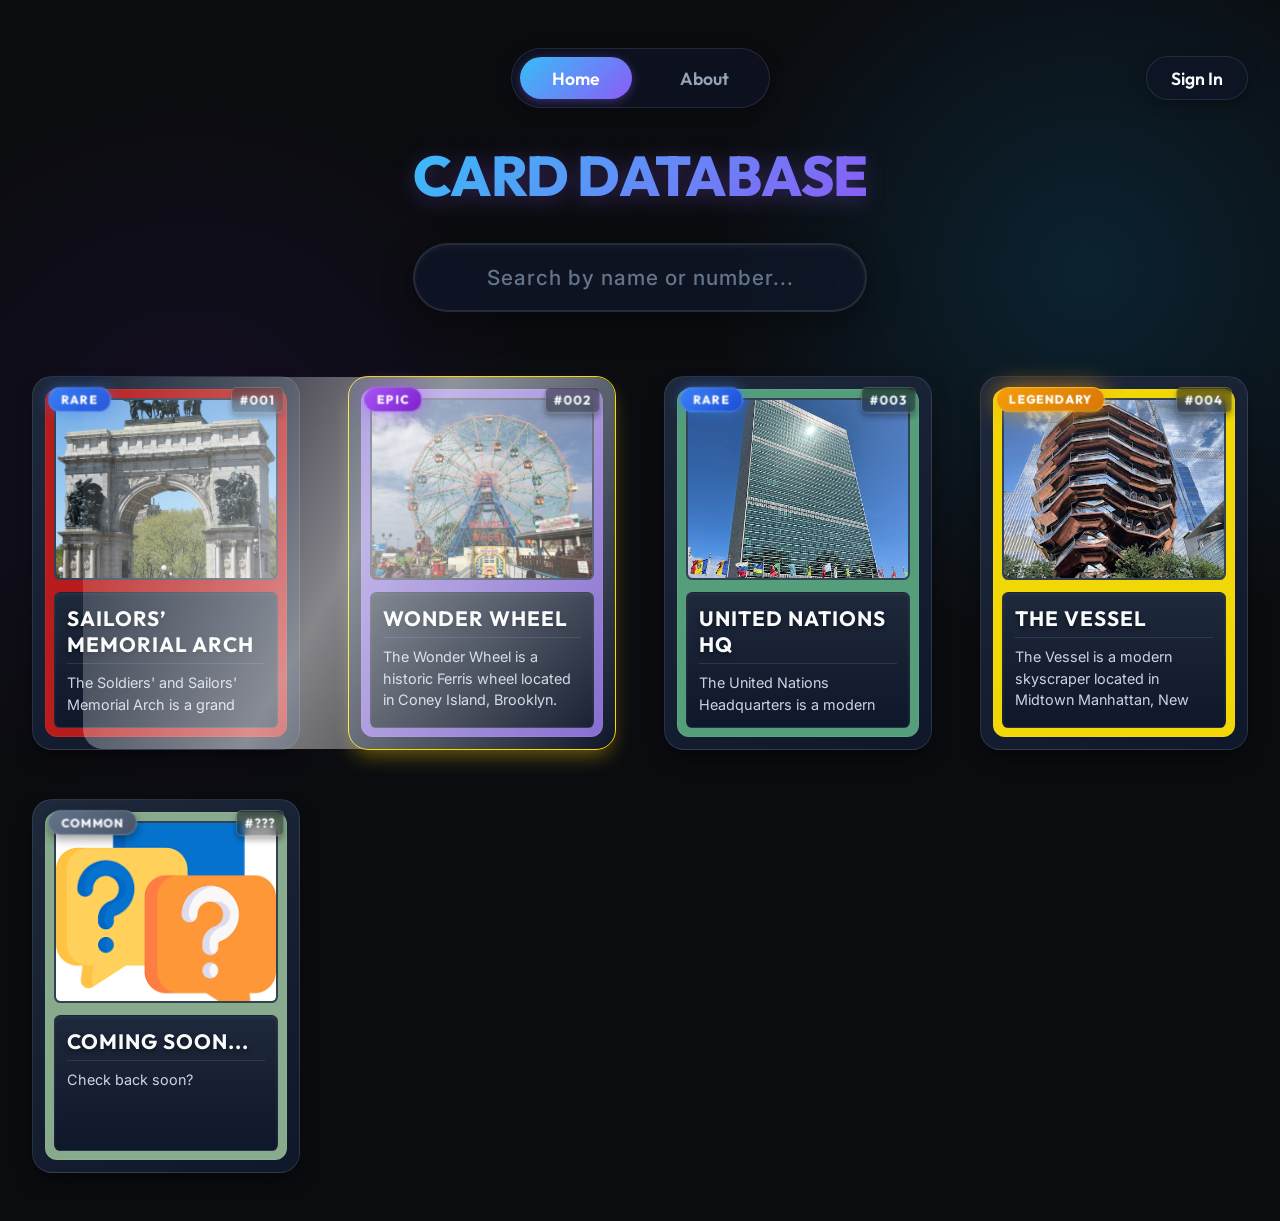
==== commit 84bde88c: "s" ====
--- a/index.html
+++ b/index.html
@@ -70,6 +70,7 @@
 
       modalCardFront.innerHTML = `
         <div class="card-number" style="top: 15px; right: 20px; font-size: 1.1rem; padding: 0.4rem 0.8rem;">#${card.cardNumber || '000'}</div>
+        <div class="card-tier tier-${(card.tier || 'common').toLowerCase()}">${card.tier || 'Common'}</div>
         <div class="card-content" style="background: ${card.bg_color || '#020617'}; border-radius: 1.5rem; padding: 1rem; height: 100%;">
           <div class="card-img-container" style="height: 65%;">
             <img src="${card.image || 'https://via.placeholder.com/300x400?text=No+Image'}" alt="${card.title}" class="card-img" />
@@ -150,6 +151,7 @@
 
         div.innerHTML = `
           <div class="card-number">#${card.cardNumber || '000'}</div>
+          <div class="card-tier tier-${(card.tier || 'common').toLowerCase()}">${card.tier || 'Common'}</div>
           <div class="card-content" style="background: ${card.bg_color || '#020617'};">
             <div class="card-img-container">
               <img src="${card.image || 'https://via.placeholder.com/300x400?text=No+Image'}" alt="${card.title}" class="card-img" />
--- a/styles.css
+++ b/styles.css
@@ -733,4 +733,72 @@
   color: #ffb3ff !important;
   text-shadow: 0 0 10px rgba(255, 0, 204, 0.8) !important;
   border-bottom-color: rgba(255, 0, 204, 0.4) !important;
+}
+
+/* --- Tier Badges --- */
+
+.card-tier {
+  position: absolute;
+  top: 10px;
+  left: 15px;
+  padding: 0.25rem 0.75rem;
+  border-radius: 2rem;
+  font-family: 'Outfit', sans-serif;
+  font-size: 0.75rem;
+  font-weight: 800;
+  text-transform: uppercase;
+  letter-spacing: 1px;
+  z-index: 10;
+  transform: translateZ(25px);
+  box-shadow: 0 4px 10px rgba(0, 0, 0, 0.4);
+  border: 1px solid rgba(255, 255, 255, 0.2);
+}
+
+/* Common */
+.tier-common {
+  background: linear-gradient(135deg, #64748b, #475569);
+  color: #f8fafc;
+}
+
+/* Rare */
+.tier-rare {
+  background: linear-gradient(135deg, #3b82f6, #1d4ed8);
+  color: #fff;
+  box-shadow: 0 0 15px rgba(59, 130, 246, 0.5);
+}
+
+/* Epic */
+.tier-epic {
+  background: linear-gradient(135deg, #a855f7, #7e22ce);
+  color: #fff;
+  box-shadow: 0 0 20px rgba(168, 85, 247, 0.6);
+  animation: pulseEpic 2s infinite;
+}
+
+@keyframes pulseEpic {
+  0% { transform: translateZ(25px) scale(1); }
+  50% { transform: translateZ(25px) scale(1.05); }
+  100% { transform: translateZ(25px) scale(1); }
+}
+
+/* Legendary */
+.tier-legendary {
+  background: linear-gradient(135deg, #f59e0b, #d97706);
+  color: #fff;
+  box-shadow: 0 0 25px rgba(245, 158, 11, 0.7);
+  border: 1px solid #fbbf24;
+  animation: glowLegendary 1.5s infinite alternate;
+}
+
+@keyframes glowLegendary {
+  from { box-shadow: 0 0 15px rgba(245, 158, 11, 0.5); }
+  to { box-shadow: 0 0 30px rgba(245, 158, 11, 0.9); }
+}
+
+/* Specialized adjustments for Modal */
+.modal-card .card-tier {
+  top: 15px;
+  left: 20px;
+  font-size: 0.9rem;
+  padding: 0.4rem 1.2rem;
 }
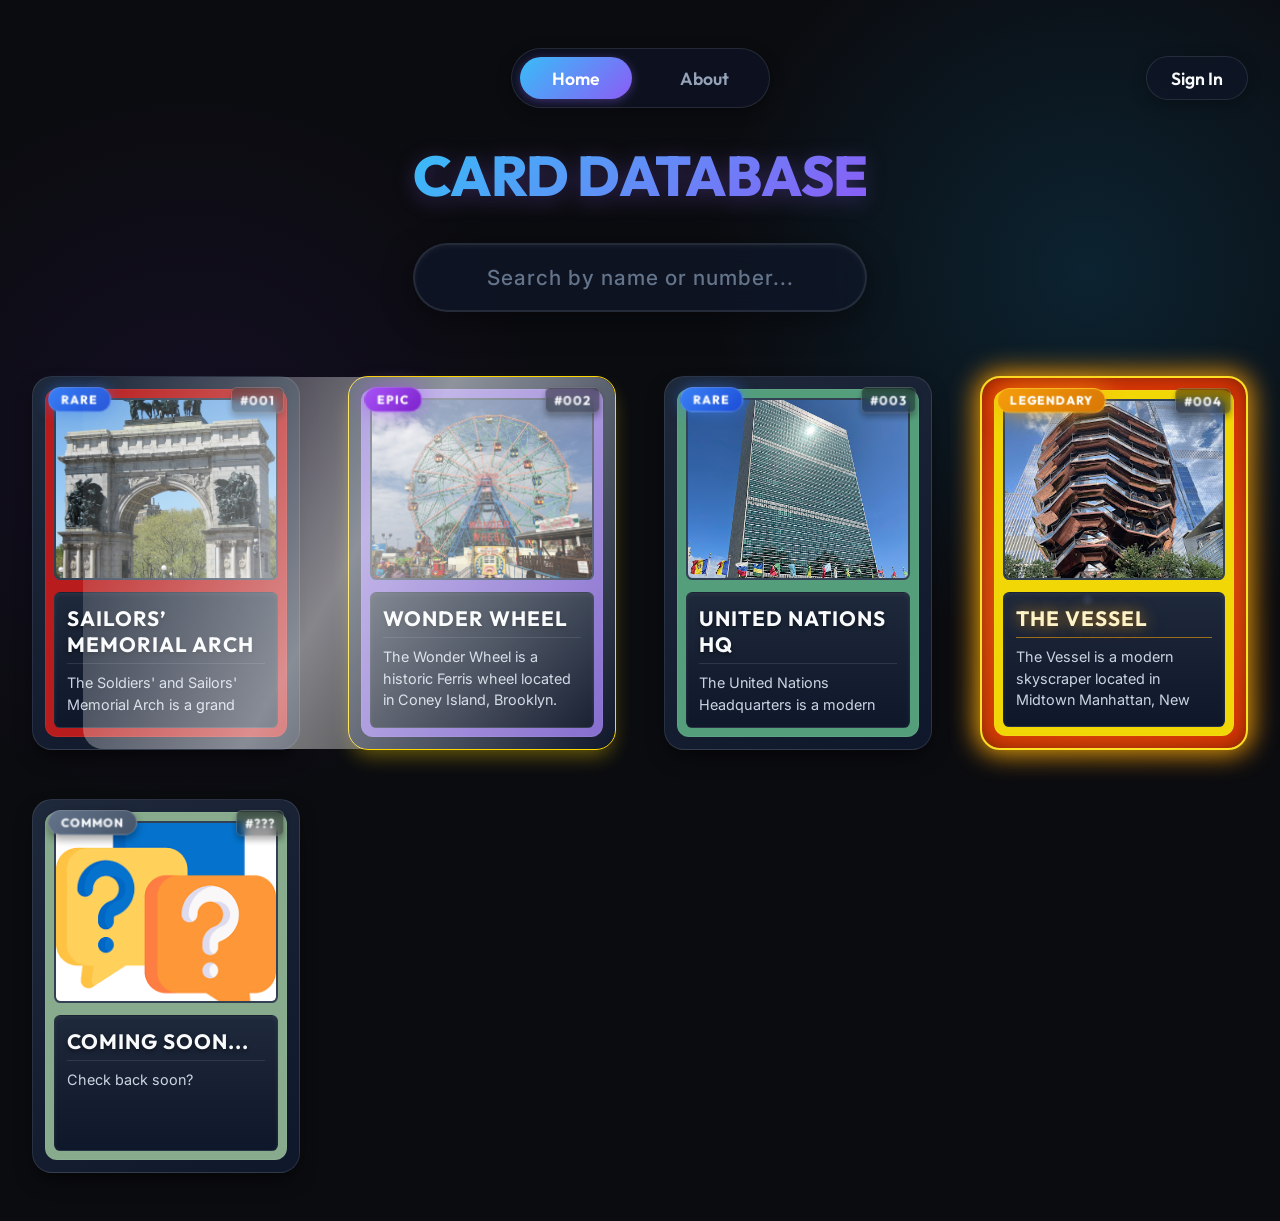
==== commit 43970b5e: "e" ====
--- a/index.html
+++ b/index.html
@@ -66,7 +66,8 @@
       const modalCardBack = document.getElementById("modalCardBack");
 
       modalCardInner.classList.remove("is-flipped");
-      modalCardFront.className = `modal-card-front design-${card.design || 'basic'}`;
+      const design = card.design || (card.tier && card.tier.toLowerCase() === 'legendary' ? 'legendary' : 'basic');
+      modalCardFront.className = `modal-card-front design-${design}`;
 
       modalCardFront.innerHTML = `
         <div class="card-number" style="top: 15px; right: 20px; font-size: 1.1rem; padding: 0.4rem 0.8rem;">#${card.cardNumber || '000'}</div>
@@ -81,7 +82,7 @@
         </div>
       `;
 
-      modalCardBack.className = `modal-card-back design-${card.design || 'basic'}`;
+      modalCardBack.className = `modal-card-back design-${design}`;
       modalCardBack.style.background = card.bg_color || '#020617';
       modalCardBack.innerHTML = `
         <div class="back-content">
@@ -145,7 +146,8 @@
 
       cards.forEach((card, index) => {
         const div = document.createElement("div");
-        div.className = `card design-${card.design || 'basic'}`;
+        const design = card.design || (card.tier && card.tier.toLowerCase() === 'legendary' ? 'legendary' : 'basic');
+        div.className = `card design-${design}`;
         // Staggered pop-in animation
         div.style.animationDelay = `${index * 0.1}s`;
 
@@ -230,16 +232,20 @@
         .catch(err => console.error("Error fetching cards:", err));
     }
 
-    // Filter cards as the user types
+    // Filter cards as the user types with a small debounce for smoothness
+    let searchTimeout;
     document.getElementById("searchInput").addEventListener("input", (e) => {
-      const searchTerm = e.target.value.toLowerCase();
-      const filteredCards = currentCardsList.filter(card => {
-        if (card.hidden && !window.isContributor) return false;
-        const nameMatch = card.title && card.title.toLowerCase().includes(searchTerm);
-        const numMatch = card.cardNumber && card.cardNumber.toString().toLowerCase().includes(searchTerm);
-        return nameMatch || numMatch;
-      });
-      renderCards(filteredCards);
+      clearTimeout(searchTimeout);
+      searchTimeout = setTimeout(() => {
+        const searchTerm = e.target.value.toLowerCase();
+        const filteredCards = currentCardsList.filter(card => {
+          if (card.hidden && !window.isContributor) return false;
+          const nameMatch = card.title && card.title.toLowerCase().includes(searchTerm);
+          const numMatch = card.cardNumber && card.cardNumber.toString().toLowerCase().includes(searchTerm);
+          return nameMatch || numMatch;
+        });
+        renderCards(filteredCards);
+      }, 150);
     });
 
     // Initial fetch
--- a/styles.css
+++ b/styles.css
@@ -235,22 +235,23 @@
   flex-direction: column;
 
   transform: perspective(1000px) rotateX(var(--rx)) rotateY(var(--ry)) scale(1);
-  transition: transform 0.1s ease-out, box-shadow 0.3s ease;
+  transition: transform 0.2s cubic-bezier(0.2, 1, 0.2, 1), box-shadow 0.3s ease;
   transform-style: preserve-3d;
+  will-change: transform, box-shadow;
   cursor: pointer;
 
   border: 1px solid rgba(255, 255, 255, 0.1);
   box-shadow: 0 10px 20px -5px rgba(0, 0, 0, 0.6);
 
-  animation: popIn 0.6s cubic-bezier(0.175, 0.885, 0.32, 1.275) both;
+  animation: popIn 0.8s cubic-bezier(0.2, 1, 0.2, 1) both;
 }
 
 .card:hover {
-  transform: perspective(1000px) scale(1.08) rotateX(var(--rx)) rotateY(var(--ry));
+  transform: perspective(1000px) scale(1.05) rotateX(var(--rx)) rotateY(var(--ry));
   box-shadow:
-    -10px 20px 30px rgba(0, 0, 0, 0.6),
-    0 0 25px rgba(56, 189, 248, 0.3);
-  border-color: rgba(56, 189, 248, 0.5);
+    -15px 25px 45px rgba(0, 0, 0, 0.7),
+    0 0 30px rgba(56, 189, 248, 0.4);
+  border-color: rgba(56, 189, 248, 0.6);
   z-index: 10;
 }
 
@@ -278,6 +279,13 @@
   opacity: 1;
 }
 
+/* Subtle pulse for all cards */
+@keyframes cardPulse {
+  0% { box-shadow: 0 10px 20px -5px rgba(0, 0, 0, 0.6); }
+  50% { box-shadow: 0 15px 25px -5px rgba(0, 0, 0, 0.7); }
+  100% { box-shadow: 0 10px 20px -5px rgba(0, 0, 0, 0.6); }
+}
+
 /* Card Content / Frame */
 .card-content {
   position: relative;
@@ -313,7 +321,7 @@
 }
 
 .card:hover .card-img {
-  transform: scale(1.08);
+  transform: scale(1.1) translateY(-5px);
 }
 
 .card-info {
@@ -379,12 +387,12 @@
 @keyframes popIn {
   0% {
     opacity: 0;
-    transform: perspective(1000px) scale(0.8) translateY(20px) rotateX(20deg);
+    transform: perspective(1000px) scale(0.9) translateY(10px);
   }
 
   100% {
     opacity: 1;
-    transform: perspective(1000px) scale(1) translateY(0) rotateX(0deg);
+    transform: perspective(1000px) scale(1) translateY(0);
   }
 }
 
@@ -446,7 +454,7 @@
   width: 100%;
   height: 100%;
   position: relative;
-  transition: transform 0.6s cubic-bezier(0.175, 0.885, 0.32, 1.275);
+  transition: transform 0.8s cubic-bezier(0.34, 1.56, 0.64, 1);
   transform-style: preserve-3d;
 }
 
@@ -735,6 +743,72 @@
   border-bottom-color: rgba(255, 0, 204, 0.4) !important;
 }
 
+/* Legendary Design */
+.design-legendary {
+  background: radial-gradient(circle at center, #78350f 0%, #451a03 100%) !important;
+  border: 2px solid #fbbf24 !important;
+  box-shadow: 0 0 30px rgba(245, 158, 11, 0.4) !important;
+}
+
+.design-legendary::after {
+  content: "";
+  position: absolute;
+  inset: 0;
+  background-image: 
+    radial-gradient(circle at 20% 30%, #fff 0%, transparent 1%),
+    radial-gradient(circle at 70% 60%, #fff 0%, transparent 1%),
+    radial-gradient(circle at 40% 80%, #fff 0%, transparent 1%),
+    radial-gradient(circle at 80% 10%, #fff 0%, transparent 1%),
+    radial-gradient(circle at 10% 90%, #fff 0%, transparent 1%);
+  background-size: 200% 200%;
+  animation: starFloat 8s ease-in-out infinite alternate;
+  pointer-events: none;
+  z-index: 3;
+  opacity: 0.5;
+  mix-blend-mode: overlay;
+}
+
+.design-legendary::before {
+  content: "";
+  position: absolute;
+  inset: -6px;
+  background: linear-gradient(45deg, #fbbf24, #f59e0b, #d97706, #fbbf24);
+  background-size: 300% 300%;
+  border-radius: 1.5rem;
+  z-index: -1;
+  animation: goldAura 3s ease infinite;
+  filter: blur(12px);
+  opacity: 0.8;
+}
+
+.modal-card-front.design-legendary::before,
+.modal-card-back.design-legendary::before {
+    inset: -10px;
+    border-radius: 1.8rem;
+    filter: blur(20px);
+}
+
+@keyframes goldAura {
+  0% { background-position: 0% 50%; opacity: 0.6; }
+  50% { background-position: 100% 50%; opacity: 0.9; }
+  100% { background-position: 0% 50%; opacity: 0.6; }
+}
+
+@keyframes starFloat {
+  0% { background-position: 0% 0%; }
+  100% { background-position: 100% 100%; }
+}
+
+.design-legendary .card-info h2 {
+  color: #fef3c7 !important;
+  text-shadow: 0 0 15px rgba(245, 158, 11, 0.8) !important;
+  border-bottom-color: rgba(245, 158, 11, 0.6) !important;
+}
+
+.card.design-legendary:hover {
+  box-shadow: 0 0 60px rgba(245, 158, 11, 0.7), -20px 30px 50px rgba(0, 0, 0, 0.8) !important;
+}
+
 /* --- Tier Badges --- */
 
 .card-tier {
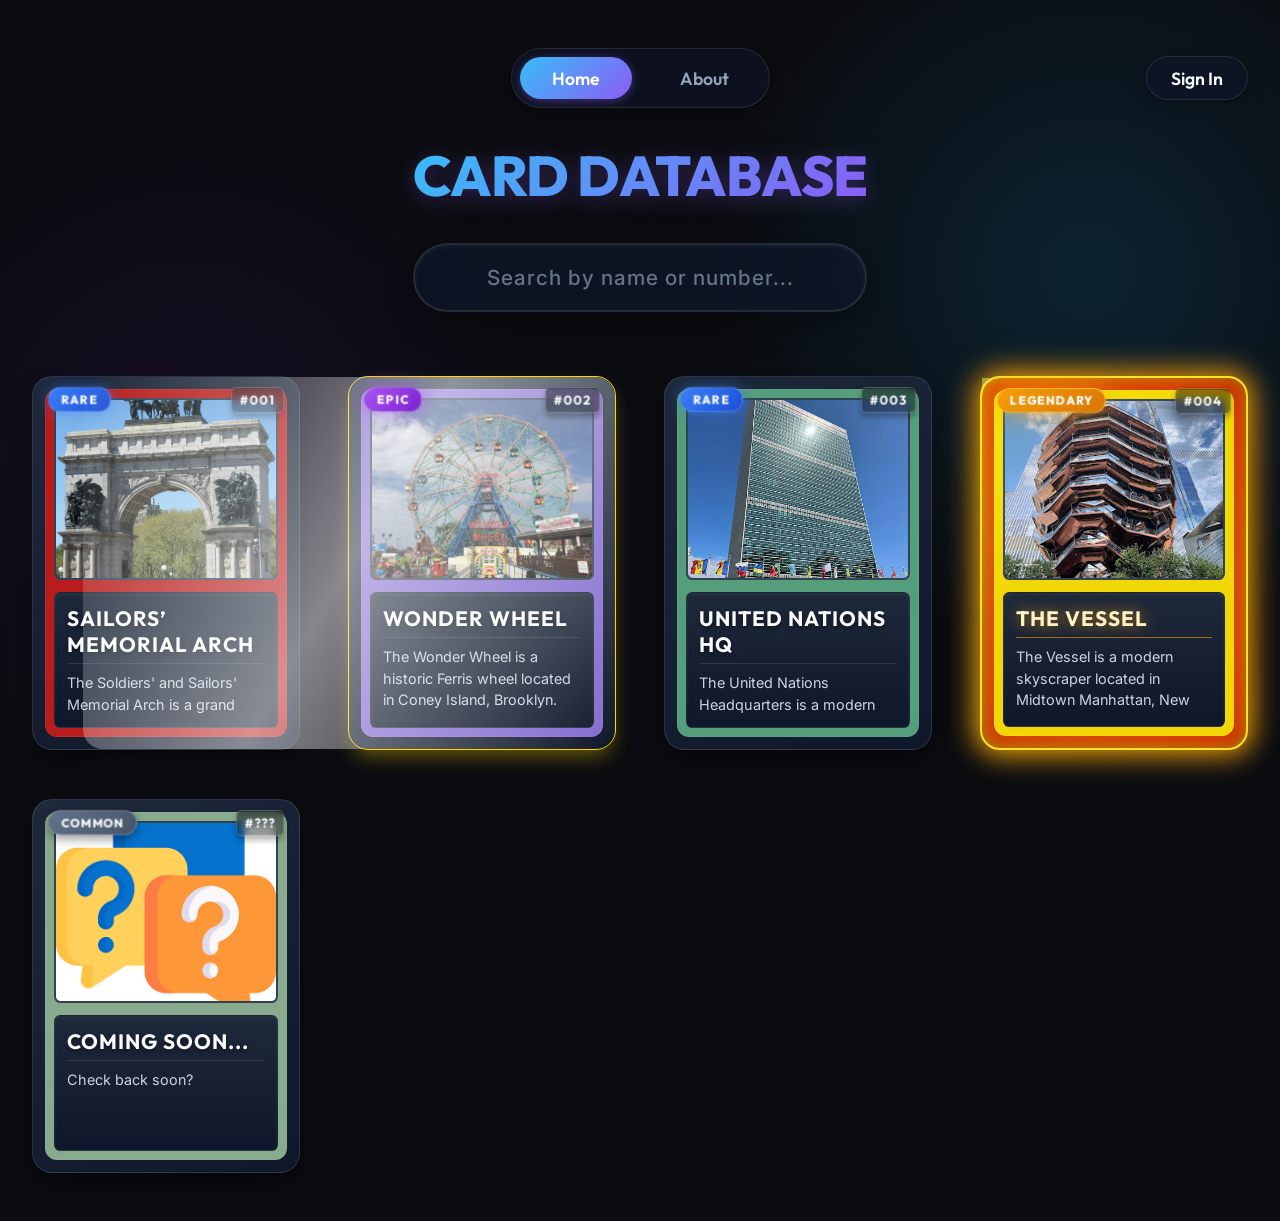
==== commit bf6501c6: "e" ====
--- a/index.html
+++ b/index.html
@@ -66,7 +66,12 @@
       const modalCardBack = document.getElementById("modalCardBack");
 
       modalCardInner.classList.remove("is-flipped");
-      const design = card.design || (card.tier && card.tier.toLowerCase() === 'legendary' ? 'legendary' : 'basic');
+      let design = card.design;
+      if (!design) {
+        if (card.tier && card.tier.toLowerCase() === 'legendary') design = 'legendary';
+        else if (card.tier && card.tier.toLowerCase() === 'epic') design = 'epic';
+        else design = 'basic';
+      }
       modalCardFront.className = `modal-card-front design-${design}`;
 
       modalCardFront.innerHTML = `
@@ -146,7 +151,12 @@
 
       cards.forEach((card, index) => {
         const div = document.createElement("div");
-        const design = card.design || (card.tier && card.tier.toLowerCase() === 'legendary' ? 'legendary' : 'basic');
+        let design = card.design;
+        if (!design) {
+          if (card.tier && card.tier.toLowerCase() === 'legendary') design = 'legendary';
+          else if (card.tier && card.tier.toLowerCase() === 'epic') design = 'epic';
+          else design = 'basic';
+        }
         div.className = `card design-${design}`;
         // Staggered pop-in animation
         div.style.animationDelay = `${index * 0.1}s`;
--- a/styles.css
+++ b/styles.css
@@ -743,11 +743,58 @@
   border-bottom-color: rgba(255, 0, 204, 0.4) !important;
 }
 
+/* Epic Design */
+.design-epic {
+  background: linear-gradient(135deg, #1e1b4b 0%, #2e1065 100%) !important;
+  border: 1px solid #a855f7 !important;
+  box-shadow: 0 0 25px rgba(168, 85, 247, 0.4) !important;
+  position: relative;
+  overflow: hidden;
+}
+
+.design-epic::after {
+  content: "";
+  position: absolute;
+  inset: 0;
+  background-image: 
+    radial-gradient(circle at 20% 30%, #fff 0%, transparent 1%),
+    radial-gradient(circle at 80% 40%, #fff 0%, transparent 1.5%),
+    radial-gradient(circle at 40% 70%, #fff 0%, transparent 1%),
+    radial-gradient(circle at 70% 80%, #fff 0%, transparent 1.5%),
+    radial-gradient(circle at 15% 85%, #fff 0%, transparent 1%),
+    radial-gradient(circle at 50% 50%, #fff 0%, transparent 1%),
+    radial-gradient(circle at 85% 15%, #fff 0%, transparent 1.2%);
+  background-size: 200% 200%;
+  animation: epicSparkle 3s ease-in-out infinite;
+  pointer-events: none;
+  z-index: 3;
+  mix-blend-mode: screen;
+}
+
+@keyframes epicSparkle {
+  0%, 100% { opacity: 0; background-position: 0% 0%; }
+  25% { opacity: 0.7; background-position: 10% 20%; }
+  50% { opacity: 0.2; background-position: 50% 50%; }
+  75% { opacity: 0.8; background-position: 80% 90%; }
+}
+
+.design-epic .card-info h2 {
+  color: #f5f3ff !important;
+  text-shadow: 0 0 12px rgba(168, 85, 247, 0.8) !important;
+  border-bottom-color: rgba(168, 85, 247, 0.4) !important;
+}
+
+.card.design-epic:hover {
+  box-shadow: 0 0 40px rgba(168, 85, 247, 0.6), -15px 25px 45px rgba(0, 0, 0, 0.7) !important;
+}
+
 /* Legendary Design */
 .design-legendary {
   background: radial-gradient(circle at center, #78350f 0%, #451a03 100%) !important;
   border: 2px solid #fbbf24 !important;
-  box-shadow: 0 0 30px rgba(245, 158, 11, 0.4) !important;
+  box-shadow: 
+    0 0 30px rgba(245, 158, 11, 0.4),
+    inset 0 0 15px rgba(255, 215, 0, 0.3) !important;
 }
 
 .design-legendary::after {
@@ -759,13 +806,21 @@
     radial-gradient(circle at 70% 60%, #fff 0%, transparent 1%),
     radial-gradient(circle at 40% 80%, #fff 0%, transparent 1%),
     radial-gradient(circle at 80% 10%, #fff 0%, transparent 1%),
-    radial-gradient(circle at 10% 90%, #fff 0%, transparent 1%);
-  background-size: 200% 200%;
-  animation: starFloat 8s ease-in-out infinite alternate;
+    radial-gradient(circle at 10% 90%, #fff 0%, transparent 1%),
+    linear-gradient(135deg, transparent 40%, rgba(255, 255, 255, 0.6) 50%, transparent 60%);
+  background-size: 200% 200%, 400% 400%;
+  background-position: center, -200% -200%;
+  animation: starFloat 8s ease-in-out infinite alternate, legendaryGlint 4s cubic-bezier(0.4, 0, 0.2, 1) infinite;
   pointer-events: none;
   z-index: 3;
-  opacity: 0.5;
+  opacity: 0.7;
   mix-blend-mode: overlay;
+}
+
+@keyframes legendaryGlint {
+  0% { background-position: center, -200% -200%; }
+  35% { background-position: center, 200% 200%; }
+  100% { background-position: center, 200% 200%; }
 }
 
 .design-legendary::before {
@@ -779,6 +834,7 @@
   animation: goldAura 3s ease infinite;
   filter: blur(12px);
   opacity: 0.8;
+  box-shadow: 0 0 20px rgba(251, 191, 36, 0.5); /* extra side glow */
 }
 
 .modal-card-front.design-legendary::before,
@@ -846,13 +902,6 @@
   background: linear-gradient(135deg, #a855f7, #7e22ce);
   color: #fff;
   box-shadow: 0 0 20px rgba(168, 85, 247, 0.6);
-  animation: pulseEpic 2s infinite;
-}
-
-@keyframes pulseEpic {
-  0% { transform: translateZ(25px) scale(1); }
-  50% { transform: translateZ(25px) scale(1.05); }
-  100% { transform: translateZ(25px) scale(1); }
 }
 
 /* Legendary */
